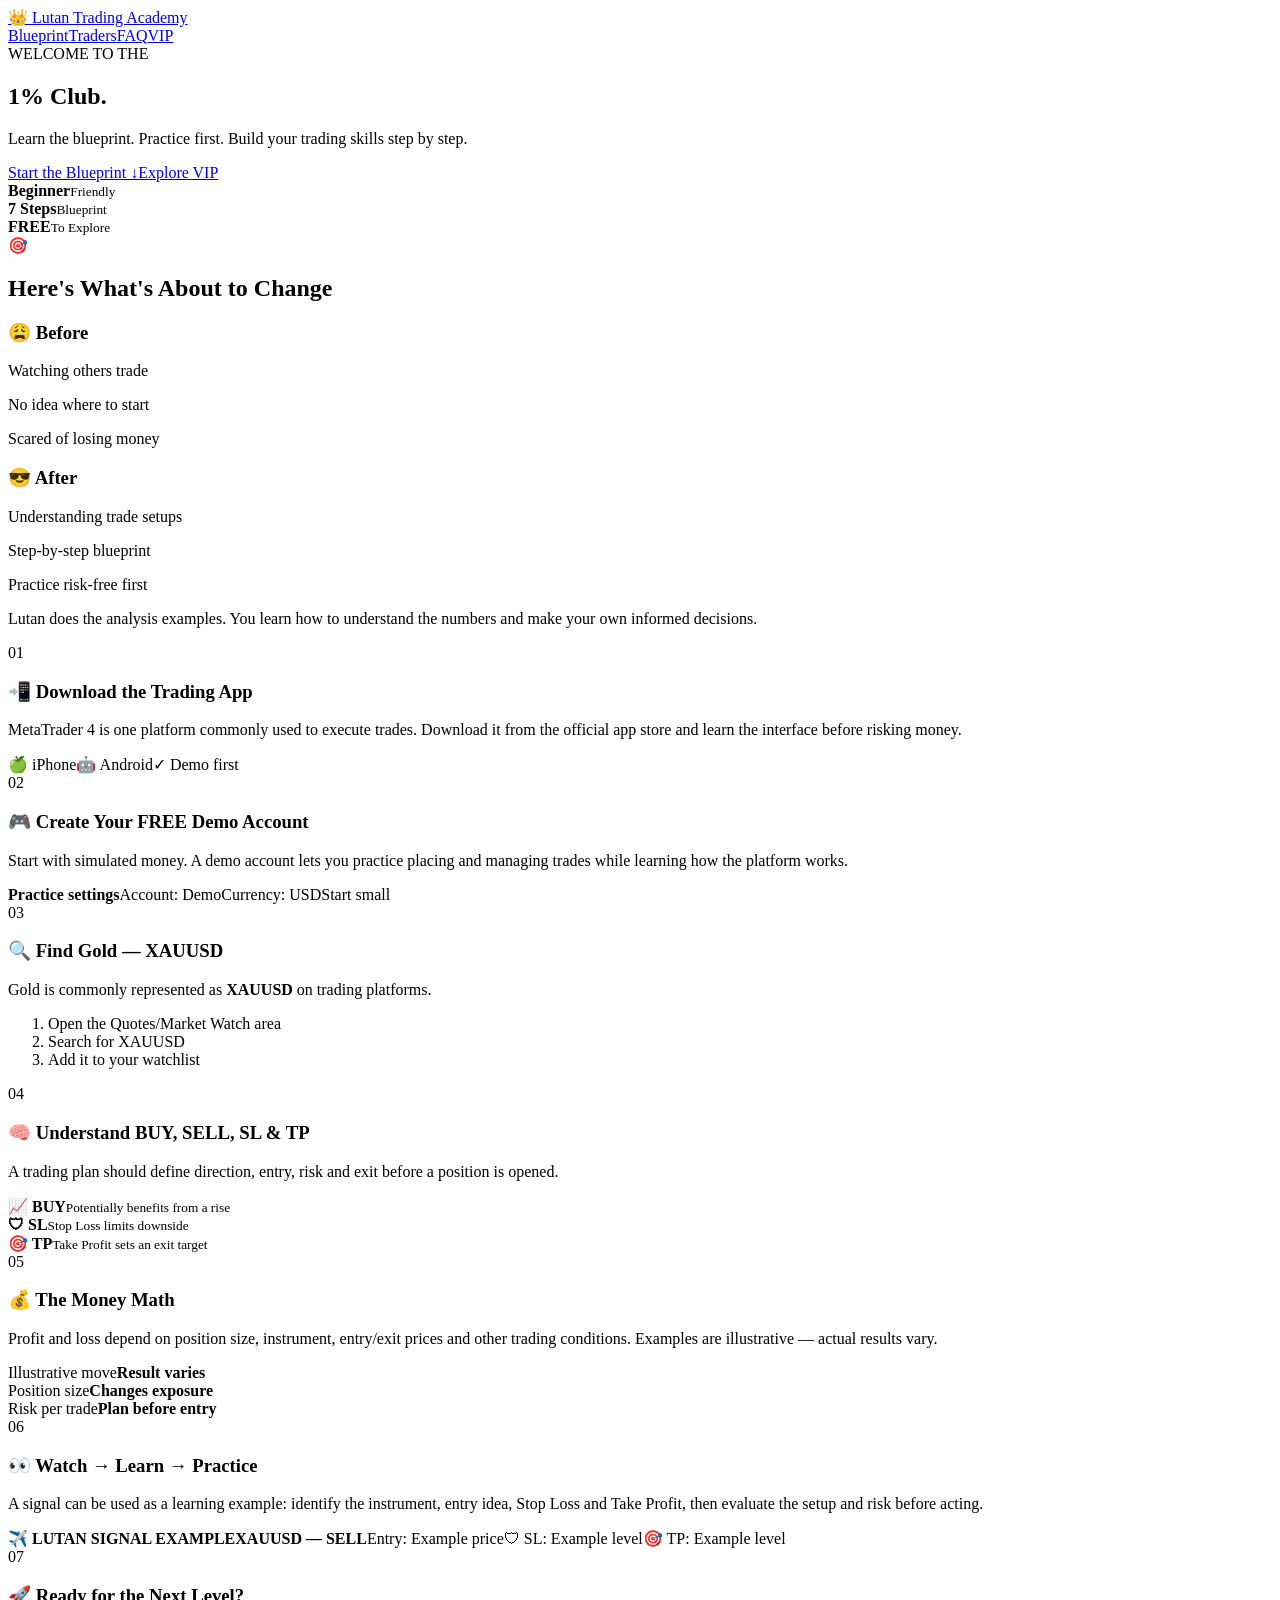
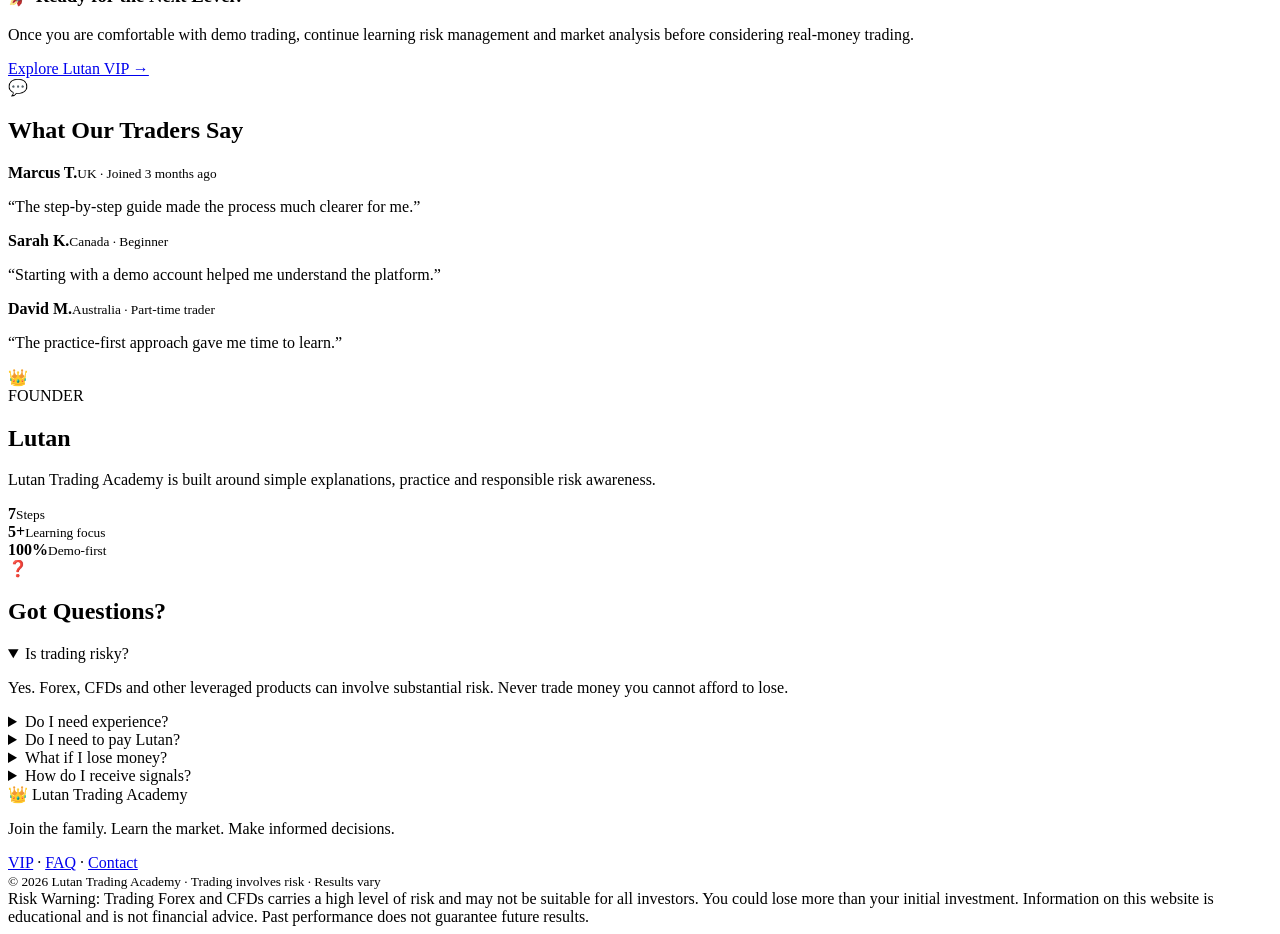
==== index.html @ 35ac0864 "Add files via upload" ====
<!DOCTYPE html>
<html lang="en">
<head>
<meta charset="UTF-8">
<meta name="viewport" content="width=device-width,initial-scale=1">
<title>Lutan Trading Academy — The Complete Blueprint</title>
<meta name="description" content="Lutan Trading Academy — trading education, signals and beginner-friendly resources.">
<link rel="stylesheet" href="assets/style.css">
</head>
<body>
<header class="nav">
  <a class="brand" href="index.html"><span>👑</span> Lutan Trading Academy</a>
  <nav><a href="#blueprint">Blueprint</a><a href="#stories">Traders</a><a href="#faq">FAQ</a><a class="nav-btn" href="vip.html">VIP</a></nav>
</header>

<section class="hero">
  <div class="eyebrow">WELCOME TO THE</div>
  <h1>1% <span>Club.</span></h1>
  <p class="lead">Learn the blueprint. Practice first. Build your trading skills step by step.</p>
  <div class="hero-actions"><a class="btn primary" href="#blueprint">Start the Blueprint ↓</a><a class="btn ghost" href="vip.html">Explore VIP</a></div>
  <div class="stats"><div><b>Beginner</b><small>Friendly</small></div><div><b>7 Steps</b><small>Blueprint</small></div><div><b>FREE</b><small>To Explore</small></div></div>
</section>

<section id="blueprint" class="section">
  <div class="section-head"><span>🎯</span><h2>Here's What's About to Change</h2></div>
  <div class="before-after"><div class="card before"><h3>😩 Before</h3><p>Watching others trade</p><p>No idea where to start</p><p>Scared of losing money</p></div><div class="card after"><h3>😎 After</h3><p>Understanding trade setups</p><p>Step-by-step blueprint</p><p>Practice risk-free first</p></div></div>
  <p class="center intro">Lutan does the analysis examples. You learn how to understand the numbers and make your own informed decisions.</p>

  <article class="step"><div class="step-no">01</div><div><h3>📲 Download the Trading App</h3><p>MetaTrader 4 is one platform commonly used to execute trades. Download it from the official app store and learn the interface before risking money.</p><div class="pills"><span>🍏 iPhone</span><span>🤖 Android</span><span>✓ Demo first</span></div></div></article>
  <article class="step"><div class="step-no">02</div><div><h3>🎮 Create Your FREE Demo Account</h3><p>Start with simulated money. A demo account lets you practice placing and managing trades while learning how the platform works.</p><div class="settings"><b>Practice settings</b><span>Account: Demo</span><span>Currency: USD</span><span>Start small</span></div></div></article>
  <article class="step"><div class="step-no">03</div><div><h3>🔍 Find Gold — XAUUSD</h3><p>Gold is commonly represented as <strong>XAUUSD</strong> on trading platforms.</p><ol><li>Open the Quotes/Market Watch area</li><li>Search for XAUUSD</li><li>Add it to your watchlist</li></ol></div></article>
  <article class="step"><div class="step-no">04</div><div><h3>🧠 Understand BUY, SELL, SL & TP</h3><p>A trading plan should define direction, entry, risk and exit before a position is opened.</p><div class="grid3"><div><b>📈 BUY</b><small>Potentially benefits from a rise</small></div><div><b>🛡 SL</b><small>Stop Loss limits downside</small></div><div><b>🎯 TP</b><small>Take Profit sets an exit target</small></div></div></div></article>
  <article class="step"><div class="step-no">05</div><div><h3>💰 The Money Math</h3><p>Profit and loss depend on position size, instrument, entry/exit prices and other trading conditions. Examples are illustrative — actual results vary.</p><div class="table"><div><span>Illustrative move</span><b>Result varies</b></div><div><span>Position size</span><b>Changes exposure</b></div><div><span>Risk per trade</span><b>Plan before entry</b></div></div></div></article>
  <article class="step"><div class="step-no">06</div><div><h3>👀 Watch → Learn → Practice</h3><p>A signal can be used as a learning example: identify the instrument, entry idea, Stop Loss and Take Profit, then evaluate the setup and risk before acting.</p><div class="signal"><b>✈️ LUTAN SIGNAL EXAMPLE</b><strong>XAUUSD — SELL</strong><span>Entry: Example price</span><span>🛡 SL: Example level</span><span>🎯 TP: Example level</span></div></div></article>
  <article class="step bonus"><div class="step-no">07</div><div><h3>🚀 Ready for the Next Level?</h3><p>Once you are comfortable with demo trading, continue learning risk management and market analysis before considering real-money trading.</p><a class="btn primary" href="vip.html">Explore Lutan VIP →</a></div></article>
</section>

<section id="stories" class="section dark-section">
  <div class="section-head"><span>💬</span><h2>What Our Traders Say</h2></div>
  <div class="quotes">
    <div class="quote"><b>Marcus T.</b><small>UK · Joined 3 months ago</small><p>“The step-by-step guide made the process much clearer for me.”</p></div>
    <div class="quote"><b>Sarah K.</b><small>Canada · Beginner</small><p>“Starting with a demo account helped me understand the platform.”</p></div>
    <div class="quote"><b>David M.</b><small>Australia · Part-time trader</small><p>“The practice-first approach gave me time to learn.”</p></div>
  </div>
</section>

<section class="founder section">
  <div class="founder-card"><div class="avatar">👑</div><div><div class="eyebrow">FOUNDER</div><h2>Lutan</h2><p>Lutan Trading Academy is built around simple explanations, practice and responsible risk awareness.</p><div class="stats mini"><div><b>7</b><small>Steps</small></div><div><b>5+</b><small>Learning focus</small></div><div><b>100%</b><small>Demo-first</small></div></div></div></div>
</section>

<section id="faq" class="section faq"><div class="section-head"><span>❓</span><h2>Got Questions?</h2></div>
<details open><summary>Is trading risky?</summary><p>Yes. Forex, CFDs and other leveraged products can involve substantial risk. Never trade money you cannot afford to lose.</p></details>
<details><summary>Do I need experience?</summary><p>No experience is required to start learning. Begin with the platform and demo account basics.</p></details>
<details><summary>Do I need to pay Lutan?</summary><p>This recreation includes free educational content. Check the VIP page for the site's membership presentation.</p></details>
<details><summary>What if I lose money?</summary><p>Losses are possible. Use appropriate risk controls, understand leverage and practice on a demo account first.</p></details>
<details><summary>How do I receive signals?</summary><p>Signals, if offered, should be treated as educational information rather than a guarantee of profit. Always verify a setup and its risks yourself.</p></details>
</section>

<footer><div class="brand">👑 Lutan Trading Academy</div><p>Join the family. Learn the market. Make informed decisions.</p><div><a href="vip.html">VIP</a> · <a href="#faq">FAQ</a> · <a href="mailto:contact@lutantrading.com">Contact</a></div><small>© 2026 Lutan Trading Academy · Trading involves risk · Results vary</small><div class="risk">Risk Warning: Trading Forex and CFDs carries a high level of risk and may not be suitable for all investors. You could lose more than your initial investment. Information on this website is educational and is not financial advice. Past performance does not guarantee future results.</div></footer>
<script src="assets/app.js"></script>
</body></html>
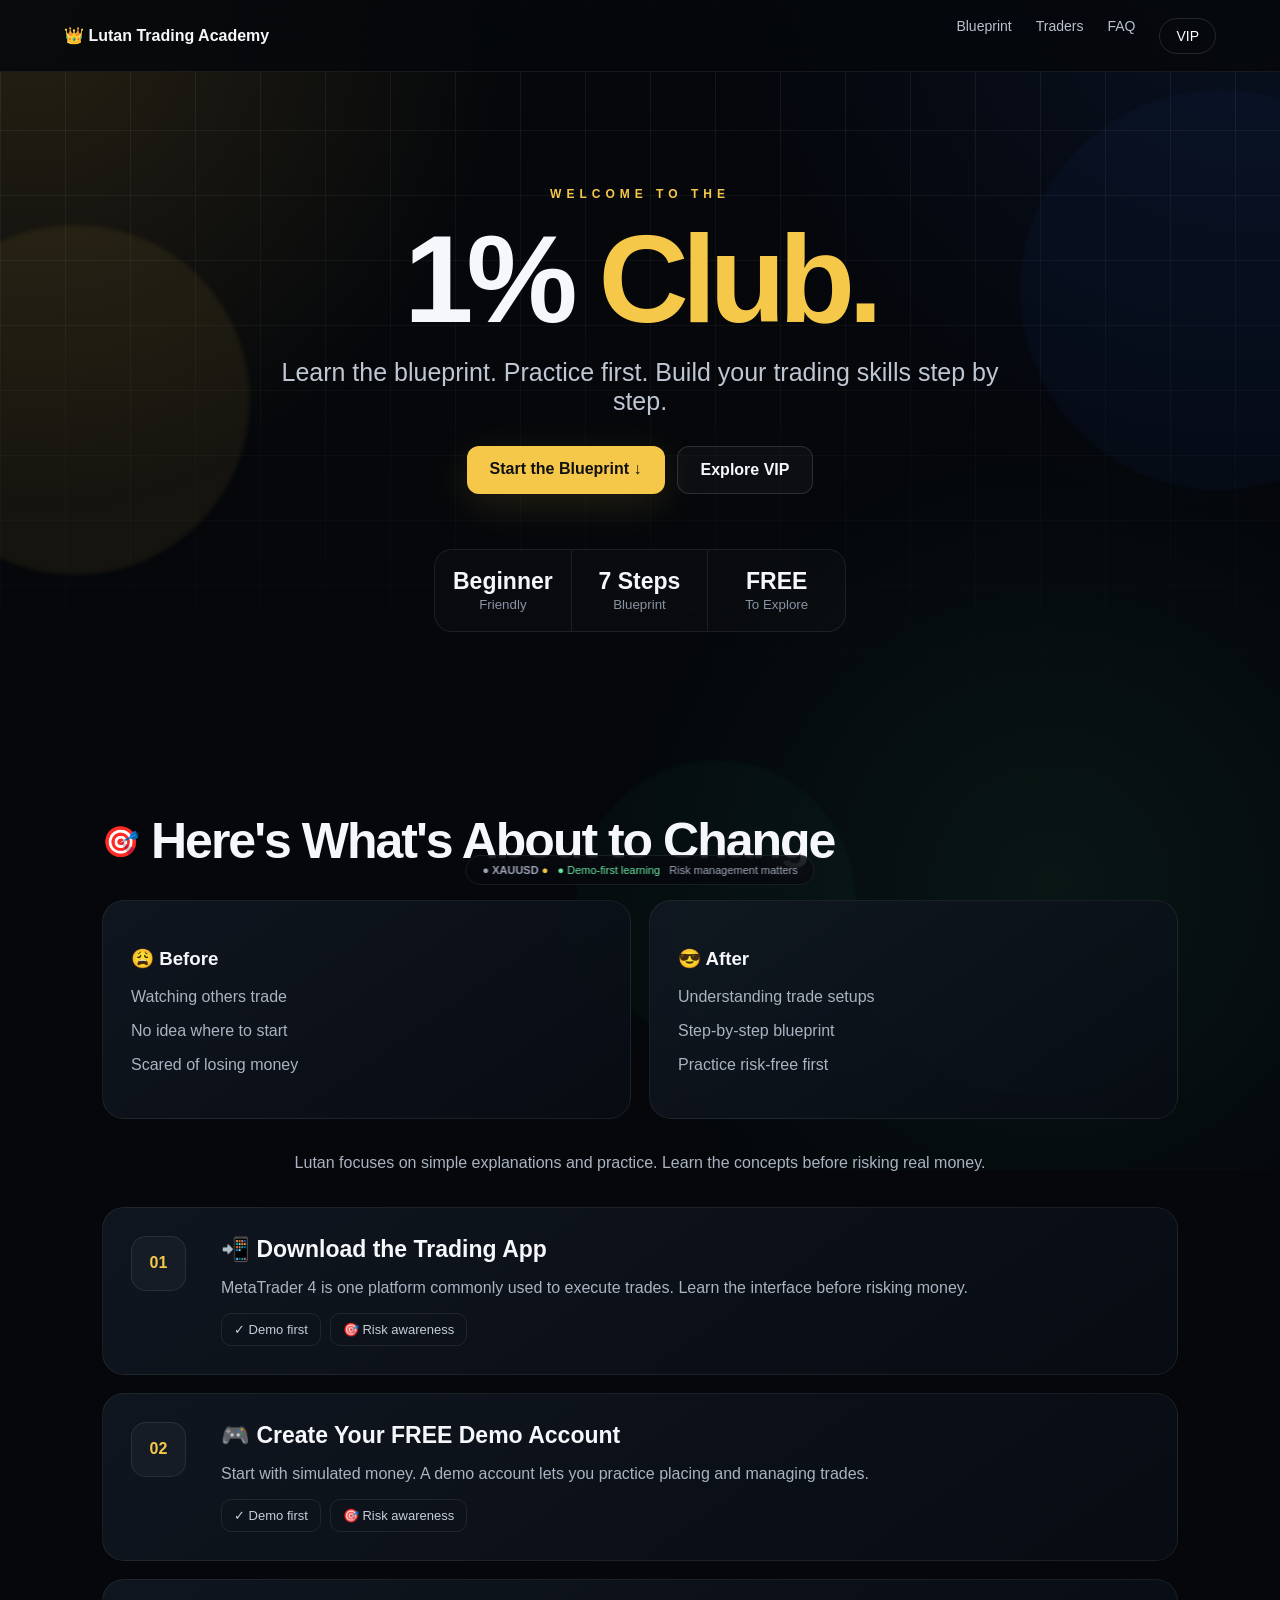
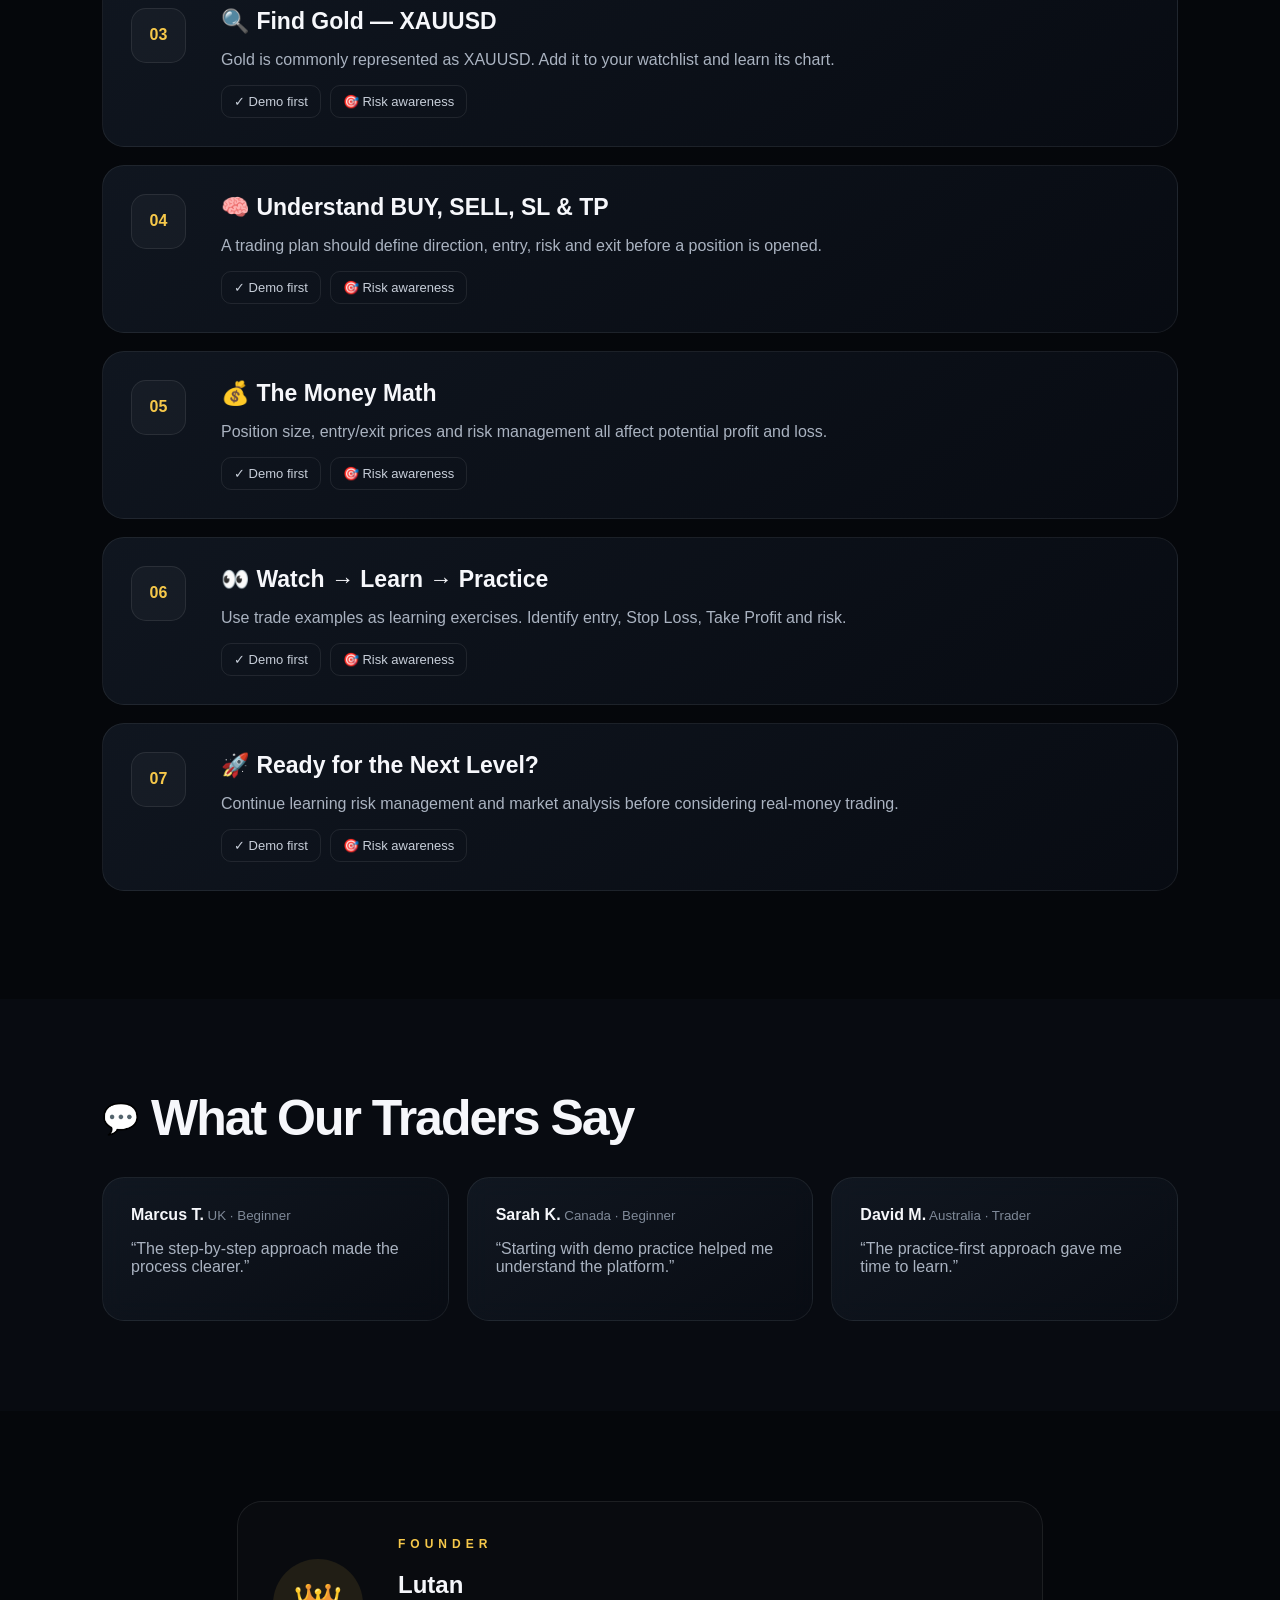
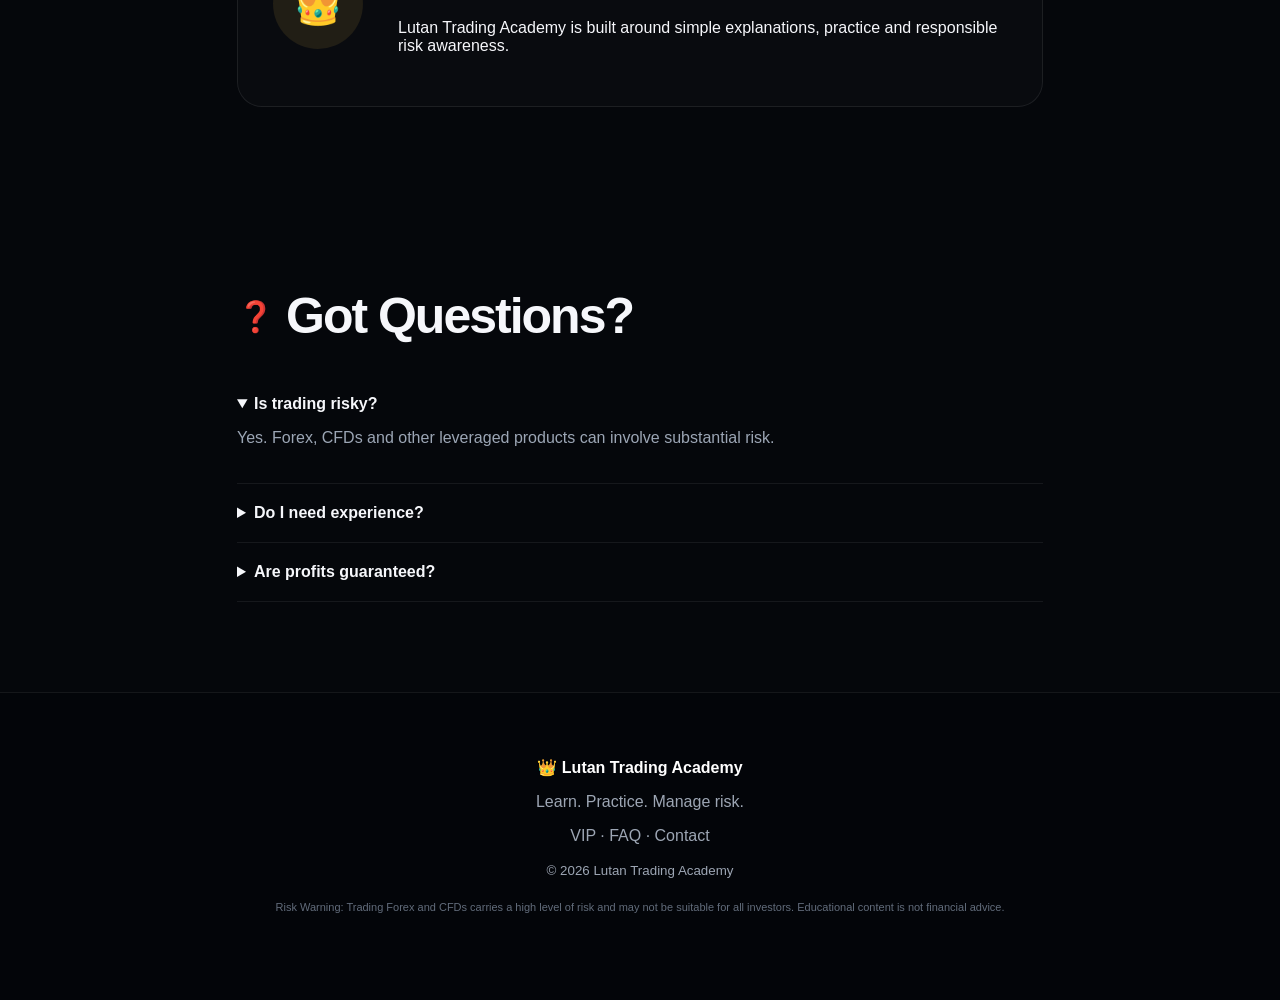
==== commit 0732a1f5: "Add files via upload" ====
--- a/index.html
+++ b/index.html
@@ -1,61 +1,23 @@
-<!DOCTYPE html>
-<html lang="en">
-<head>
-<meta charset="UTF-8">
-<meta name="viewport" content="width=device-width,initial-scale=1">
-<title>Lutan Trading Academy — The Complete Blueprint</title>
-<meta name="description" content="Lutan Trading Academy — trading education, signals and beginner-friendly resources.">
-<link rel="stylesheet" href="assets/style.css">
-</head>
-<body>
-<header class="nav">
-  <a class="brand" href="index.html"><span>👑</span> Lutan Trading Academy</a>
-  <nav><a href="#blueprint">Blueprint</a><a href="#stories">Traders</a><a href="#faq">FAQ</a><a class="nav-btn" href="vip.html">VIP</a></nav>
-</header>
-
-<section class="hero">
-  <div class="eyebrow">WELCOME TO THE</div>
-  <h1>1% <span>Club.</span></h1>
-  <p class="lead">Learn the blueprint. Practice first. Build your trading skills step by step.</p>
-  <div class="hero-actions"><a class="btn primary" href="#blueprint">Start the Blueprint ↓</a><a class="btn ghost" href="vip.html">Explore VIP</a></div>
-  <div class="stats"><div><b>Beginner</b><small>Friendly</small></div><div><b>7 Steps</b><small>Blueprint</small></div><div><b>FREE</b><small>To Explore</small></div></div>
-</section>
-
-<section id="blueprint" class="section">
-  <div class="section-head"><span>🎯</span><h2>Here's What's About to Change</h2></div>
-  <div class="before-after"><div class="card before"><h3>😩 Before</h3><p>Watching others trade</p><p>No idea where to start</p><p>Scared of losing money</p></div><div class="card after"><h3>😎 After</h3><p>Understanding trade setups</p><p>Step-by-step blueprint</p><p>Practice risk-free first</p></div></div>
-  <p class="center intro">Lutan does the analysis examples. You learn how to understand the numbers and make your own informed decisions.</p>
-
-  <article class="step"><div class="step-no">01</div><div><h3>📲 Download the Trading App</h3><p>MetaTrader 4 is one platform commonly used to execute trades. Download it from the official app store and learn the interface before risking money.</p><div class="pills"><span>🍏 iPhone</span><span>🤖 Android</span><span>✓ Demo first</span></div></div></article>
-  <article class="step"><div class="step-no">02</div><div><h3>🎮 Create Your FREE Demo Account</h3><p>Start with simulated money. A demo account lets you practice placing and managing trades while learning how the platform works.</p><div class="settings"><b>Practice settings</b><span>Account: Demo</span><span>Currency: USD</span><span>Start small</span></div></div></article>
-  <article class="step"><div class="step-no">03</div><div><h3>🔍 Find Gold — XAUUSD</h3><p>Gold is commonly represented as <strong>XAUUSD</strong> on trading platforms.</p><ol><li>Open the Quotes/Market Watch area</li><li>Search for XAUUSD</li><li>Add it to your watchlist</li></ol></div></article>
-  <article class="step"><div class="step-no">04</div><div><h3>🧠 Understand BUY, SELL, SL & TP</h3><p>A trading plan should define direction, entry, risk and exit before a position is opened.</p><div class="grid3"><div><b>📈 BUY</b><small>Potentially benefits from a rise</small></div><div><b>🛡 SL</b><small>Stop Loss limits downside</small></div><div><b>🎯 TP</b><small>Take Profit sets an exit target</small></div></div></div></article>
-  <article class="step"><div class="step-no">05</div><div><h3>💰 The Money Math</h3><p>Profit and loss depend on position size, instrument, entry/exit prices and other trading conditions. Examples are illustrative — actual results vary.</p><div class="table"><div><span>Illustrative move</span><b>Result varies</b></div><div><span>Position size</span><b>Changes exposure</b></div><div><span>Risk per trade</span><b>Plan before entry</b></div></div></div></article>
-  <article class="step"><div class="step-no">06</div><div><h3>👀 Watch → Learn → Practice</h3><p>A signal can be used as a learning example: identify the instrument, entry idea, Stop Loss and Take Profit, then evaluate the setup and risk before acting.</p><div class="signal"><b>✈️ LUTAN SIGNAL EXAMPLE</b><strong>XAUUSD — SELL</strong><span>Entry: Example price</span><span>🛡 SL: Example level</span><span>🎯 TP: Example level</span></div></div></article>
-  <article class="step bonus"><div class="step-no">07</div><div><h3>🚀 Ready for the Next Level?</h3><p>Once you are comfortable with demo trading, continue learning risk management and market analysis before considering real-money trading.</p><a class="btn primary" href="vip.html">Explore Lutan VIP →</a></div></article>
-</section>
-
-<section id="stories" class="section dark-section">
-  <div class="section-head"><span>💬</span><h2>What Our Traders Say</h2></div>
-  <div class="quotes">
-    <div class="quote"><b>Marcus T.</b><small>UK · Joined 3 months ago</small><p>“The step-by-step guide made the process much clearer for me.”</p></div>
-    <div class="quote"><b>Sarah K.</b><small>Canada · Beginner</small><p>“Starting with a demo account helped me understand the platform.”</p></div>
-    <div class="quote"><b>David M.</b><small>Australia · Part-time trader</small><p>“The practice-first approach gave me time to learn.”</p></div>
-  </div>
-</section>
-
-<section class="founder section">
-  <div class="founder-card"><div class="avatar">👑</div><div><div class="eyebrow">FOUNDER</div><h2>Lutan</h2><p>Lutan Trading Academy is built around simple explanations, practice and responsible risk awareness.</p><div class="stats mini"><div><b>7</b><small>Steps</small></div><div><b>5+</b><small>Learning focus</small></div><div><b>100%</b><small>Demo-first</small></div></div></div></div>
-</section>
-
-<section id="faq" class="section faq"><div class="section-head"><span>❓</span><h2>Got Questions?</h2></div>
-<details open><summary>Is trading risky?</summary><p>Yes. Forex, CFDs and other leveraged products can involve substantial risk. Never trade money you cannot afford to lose.</p></details>
-<details><summary>Do I need experience?</summary><p>No experience is required to start learning. Begin with the platform and demo account basics.</p></details>
-<details><summary>Do I need to pay Lutan?</summary><p>This recreation includes free educational content. Check the VIP page for the site's membership presentation.</p></details>
-<details><summary>What if I lose money?</summary><p>Losses are possible. Use appropriate risk controls, understand leverage and practice on a demo account first.</p></details>
-<details><summary>How do I receive signals?</summary><p>Signals, if offered, should be treated as educational information rather than a guarantee of profit. Always verify a setup and its risks yourself.</p></details>
-</section>
-
-<footer><div class="brand">👑 Lutan Trading Academy</div><p>Join the family. Learn the market. Make informed decisions.</p><div><a href="vip.html">VIP</a> · <a href="#faq">FAQ</a> · <a href="mailto:contact@lutantrading.com">Contact</a></div><small>© 2026 Lutan Trading Academy · Trading involves risk · Results vary</small><div class="risk">Risk Warning: Trading Forex and CFDs carries a high level of risk and may not be suitable for all investors. You could lose more than your initial investment. Information on this website is educational and is not financial advice. Past performance does not guarantee future results.</div></footer>
-<script src="assets/app.js"></script>
-</body></html>+<!doctype html><html><head><meta charset='utf-8'><meta name='viewport' content='width=device-width,initial-scale=1'><title>Lutan Trading Academy</title><style>
+*{box-sizing:border-box}html{scroll-behavior:smooth}body{margin:0;background:#05070b;color:#f6f7fb;font-family:Inter,Arial,sans-serif;overflow-x:hidden}a{text-decoration:none;color:inherit}
+body:before{content:"";position:fixed;inset:-30%;z-index:-3;background:radial-gradient(circle at 20% 20%,#f6c84a22,transparent 25%),radial-gradient(circle at 80% 15%,#3977ff18,transparent 28%),radial-gradient(circle at 70% 80%,#42e59a12,transparent 25%);animation:aurora 15s ease-in-out infinite alternate}
+body:after{content:"";position:fixed;inset:0;z-index:-2;pointer-events:none;background-image:linear-gradient(#fff1 1px,transparent 1px),linear-gradient(90deg,#fff1 1px,transparent 1px);background-size:65px 65px;mask-image:linear-gradient(#000,transparent 85%)}
+@keyframes aurora{to{transform:translate(3%,2%) scale(1.08)}}@keyframes float{50%{transform:translate(100px,-70px) scale(1.2)}}@keyframes up{from{opacity:0;transform:translateY(25px)}to{opacity:1;transform:none}}
+.wall{position:fixed;inset:0;z-index:-1;pointer-events:none}.orb{position:absolute;border-radius:50%;filter:blur(2px);opacity:.35}.o1{width:350px;height:350px;left:-100px;top:25%;background:#f6c84a33;animation:float 13s infinite}.o2{width:400px;height:400px;right:-140px;top:10%;background:#407cff22;animation:float 17s infinite reverse}.o3{width:280px;height:280px;left:45%;bottom:-140px;background:#42e59a18;animation:float 11s infinite}
+.nav{height:72px;position:sticky;top:0;z-index:20;display:flex;align-items:center;justify-content:space-between;padding:0 5%;background:#05070bdd;backdrop-filter:blur(18px);border-bottom:1px solid #ffffff12}.brand{font-weight:900}.nav nav{display:flex;gap:24px;color:#b9c1ce;font-size:14px}.nav-btn{padding:9px 16px;border:1px solid #ffffff20;border-radius:999px;color:#fff}
+.hero{text-align:center;max-width:1050px;margin:auto;padding:115px 22px 90px;min-height:650px;display:flex;flex-direction:column;justify-content:center}.eyebrow{font-size:12px;letter-spacing:5px;color:#f6c84a;font-weight:900}.hero h1{font-size:clamp(60px,11vw,125px);line-height:.9;margin:22px 0;letter-spacing:-7px;animation:up .7s}.hero h1 span{color:#f6c84a}.lead{font-size:clamp(18px,3vw,25px);color:#bfc7d3;max-width:720px;margin:0 auto 30px;animation:up .8s}.actions{display:flex;justify-content:center;gap:12px;flex-wrap:wrap}.btn{padding:14px 23px;border-radius:12px;font-weight:900;display:inline-block;transition:.25s}.btn:hover{transform:translateY(-3px)}.primary{background:#f6c84a;color:#111;box-shadow:0 10px 40px #f6c84a22}.ghost{border:1px solid #ffffff22;background:#ffffff08}.stats{display:grid;grid-template-columns:repeat(3,1fr);max-width:700px;margin:55px auto 0;border:1px solid #ffffff14;border-radius:18px;overflow:hidden;background:#ffffff05;backdrop-filter:blur(14px)}.stats div{padding:18px;border-right:1px solid #ffffff14}.stats div:last-child{border:0}.stats b{display:block;font-size:23px}.stats small{color:#8993a3}
+.section{max-width:1120px;margin:auto;padding:90px 22px}.dark{max-width:none;background:#080b11;padding-left:calc((100% - 1076px)/2);padding-right:calc((100% - 1076px)/2)}.title{display:flex;gap:12px;align-items:center;margin-bottom:30px}.title h2{font-size:clamp(30px,5vw,50px);letter-spacing:-2px;margin:0}.title span{font-size:30px}.cards{display:grid;grid-template-columns:1fr 1fr;gap:18px}.card,.step,.quote,.price{border:1px solid #ffffff12;border-radius:22px;background:linear-gradient(145deg,#121923dd,#090d14dd);backdrop-filter:blur(12px);padding:28px;transition:.3s;position:relative;overflow:hidden}.card:hover,.quote:hover,.price:hover{transform:translateY(-7px);border-color:#f6c84a33;box-shadow:0 20px 60px #0008}.card p,.step p,.quote p,.price li{color:#aab3c1}.intro{text-align:center;color:#aab3c1;max-width:760px;margin:35px auto}.step{display:grid;grid-template-columns:65px 1fr;gap:25px;margin:18px 0}.num{width:55px;height:55px;border-radius:15px;display:grid;place-items:center;color:#f6c84a;background:#ffffff08;border:1px solid #ffffff16;font-weight:900}.step h3{margin:0;font-size:23px}.pills{display:flex;gap:9px;flex-wrap:wrap}.pill{border:1px solid #ffffff15;border-radius:10px;padding:8px 12px;color:#c7ced9;font-size:13px}.grid3{display:grid;grid-template-columns:repeat(3,1fr);gap:12px}.grid3 div{border:1px solid #ffffff12;border-radius:14px;padding:17px;background:#ffffff04}.grid3 small{display:block;color:#909aaa}.signal{padding:20px;border:1px solid #42e59a38;border-radius:16px;background:#07140e;display:grid;gap:7px}.signal b{color:#f6c84a}.signal strong{font-size:20px}.quotes{display:grid;grid-template-columns:repeat(3,1fr);gap:18px}.quote small{color:#7f8998}.founder{max-width:850px}.founderbox{display:grid;grid-template-columns:100px 1fr;gap:25px;align-items:center;border:1px solid #ffffff14;border-radius:25px;padding:35px;background:#ffffff05}.avatar{width:90px;height:90px;border-radius:50%;display:grid;place-items:center;font-size:40px;background:#f6c84a18}.faq{max-width:850px}.faq details{padding:20px 0;border-bottom:1px solid #ffffff12}.faq summary{font-weight:900;cursor:pointer}.faq p{color:#9ca6b5}footer{text-align:center;padding:65px 22px;border-top:1px solid #ffffff12;color:#9da6b4;background:#030509}footer b{color:#fff}.risk{font-size:11px;max-width:850px;margin:22px auto;color:#626c7b}.ticker{position:fixed;bottom:15px;left:50%;transform:translateX(-50%);z-index:15;background:#05080dcc;border:1px solid #ffffff15;border-radius:999px;padding:8px 16px;backdrop-filter:blur(14px);font-size:11px;color:#9da6b5;white-space:nowrap}.green{color:#69e6a1}.gold{color:#f6c84a}
+.prices{display:grid;grid-template-columns:repeat(3,1fr);gap:18px}.price strong{font-size:48px;display:block;color:#fff}.price ul{min-height:145px}.featured{border-color:#f6c84a55}.tag{color:#f6c84a;font-size:11px;font-weight:900;letter-spacing:2px}
+@media(max-width:800px){.nav nav a:not(.nav-btn){display:none}.nav{padding:0 20px}.hero{min-height:600px;padding-top:75px}.hero h1{letter-spacing:-4px}.stats,.cards,.quotes,.prices,.grid3{grid-template-columns:1fr}.stats div{border-right:0;border-bottom:1px solid #ffffff14}.step{grid-template-columns:1fr}.founderbox{grid-template-columns:1fr;text-align:center}.avatar{margin:auto}.dark{padding-left:22px;padding-right:22px}.ticker{font-size:9px;max-width:calc(100vw - 18px);overflow:hidden}}
+</style></head><body>
+<div class="wall"><i class="orb o1"></i><i class="orb o2"></i><i class="orb o3"></i></div>
+<header class="nav"><a class="brand" href="index.html">👑 Lutan Trading Academy</a><nav><a href="#blueprint">Blueprint</a><a href="#stories">Traders</a><a href="#faq">FAQ</a><a class="nav-btn" href="vip.html">VIP</a></nav></header>
+<section class="hero"><div class="eyebrow">WELCOME TO THE</div><h1>1% <span>Club.</span></h1><p class="lead">Learn the blueprint. Practice first. Build your trading skills step by step.</p><div class="actions"><a class="btn primary" href="#blueprint">Start the Blueprint ↓</a><a class="btn ghost" href="vip.html">Explore VIP</a></div><div class="stats"><div><b>Beginner</b><small>Friendly</small></div><div><b>7 Steps</b><small>Blueprint</small></div><div><b>FREE</b><small>To Explore</small></div></div></section>
+<section id="blueprint" class="section"><div class="title"><span>🎯</span><h2>Here's What's About to Change</h2></div><div class="cards"><div class="card"><h3>😩 Before</h3><p>Watching others trade</p><p>No idea where to start</p><p>Scared of losing money</p></div><div class="card"><h3>😎 After</h3><p>Understanding trade setups</p><p>Step-by-step blueprint</p><p>Practice risk-free first</p></div></div><p class="intro">Lutan focuses on simple explanations and practice. Learn the concepts before risking real money.</p>
+<article class="step"><div class="num">01</div><div><h3>📲 Download the Trading App</h3><p>MetaTrader 4 is one platform commonly used to execute trades. Learn the interface before risking money.</p><div class="pills"><span class="pill">✓ Demo first</span><span class="pill">🎯 Risk awareness</span></div></div></article><article class="step"><div class="num">02</div><div><h3>🎮 Create Your FREE Demo Account</h3><p>Start with simulated money. A demo account lets you practice placing and managing trades.</p><div class="pills"><span class="pill">✓ Demo first</span><span class="pill">🎯 Risk awareness</span></div></div></article><article class="step"><div class="num">03</div><div><h3>🔍 Find Gold — XAUUSD</h3><p>Gold is commonly represented as XAUUSD. Add it to your watchlist and learn its chart.</p><div class="pills"><span class="pill">✓ Demo first</span><span class="pill">🎯 Risk awareness</span></div></div></article><article class="step"><div class="num">04</div><div><h3>🧠 Understand BUY, SELL, SL & TP</h3><p>A trading plan should define direction, entry, risk and exit before a position is opened.</p><div class="pills"><span class="pill">✓ Demo first</span><span class="pill">🎯 Risk awareness</span></div></div></article><article class="step"><div class="num">05</div><div><h3>💰 The Money Math</h3><p>Position size, entry/exit prices and risk management all affect potential profit and loss.</p><div class="pills"><span class="pill">✓ Demo first</span><span class="pill">🎯 Risk awareness</span></div></div></article><article class="step"><div class="num">06</div><div><h3>👀 Watch → Learn → Practice</h3><p>Use trade examples as learning exercises. Identify entry, Stop Loss, Take Profit and risk.</p><div class="pills"><span class="pill">✓ Demo first</span><span class="pill">🎯 Risk awareness</span></div></div></article><article class="step"><div class="num">07</div><div><h3>🚀 Ready for the Next Level?</h3><p>Continue learning risk management and market analysis before considering real-money trading.</p><div class="pills"><span class="pill">✓ Demo first</span><span class="pill">🎯 Risk awareness</span></div></div></article></section>
+<section id="stories" class="section dark"><div class="title"><span>💬</span><h2>What Our Traders Say</h2></div><div class="quotes"><div class="quote"><b>Marcus T.</b><small> UK · Beginner</small><p>“The step-by-step approach made the process clearer.”</p></div><div class="quote"><b>Sarah K.</b><small> Canada · Beginner</small><p>“Starting with demo practice helped me understand the platform.”</p></div><div class="quote"><b>David M.</b><small> Australia · Trader</small><p>“The practice-first approach gave me time to learn.”</p></div></div></section>
+<section class="section founder"><div class="founderbox"><div class="avatar">👑</div><div><div class="eyebrow">FOUNDER</div><h2>Lutan</h2><p>Lutan Trading Academy is built around simple explanations, practice and responsible risk awareness.</p></div></div></section>
+<section id="faq" class="section faq"><div class="title"><span>❓</span><h2>Got Questions?</h2></div><details open><summary>Is trading risky?</summary><p>Yes. Forex, CFDs and other leveraged products can involve substantial risk.</p></details><details><summary>Do I need experience?</summary><p>No. Start with the beginner material and demo practice.</p></details><details><summary>Are profits guaranteed?</summary><p>No. Trading results vary and no signal provider can guarantee profits.</p></details></section>
+<footer><b>👑 Lutan Trading Academy</b><p>Learn. Practice. Manage risk.</p><p><a href="vip.html">VIP</a> · <a href="#faq">FAQ</a> · <a href="mailto:contact@lutantrading.com">Contact</a></p><small>© 2026 Lutan Trading Academy</small><div class="risk">Risk Warning: Trading Forex and CFDs carries a high level of risk and may not be suitable for all investors. Educational content is not financial advice.</div></footer>
+<div class="ticker">● <b>XAUUSD</b> <span class="gold">●</span> &nbsp; <span class="green">● Demo-first learning</span> &nbsp; Risk management matters</div>
+<script>document.querySelectorAll('a[href^="#"]').forEach(a=>a.onclick=e=>{let x=document.querySelector(a.getAttribute("href"));if(x){e.preventDefault();x.scrollIntoView({behavior:"smooth"})}})</script></body></html>
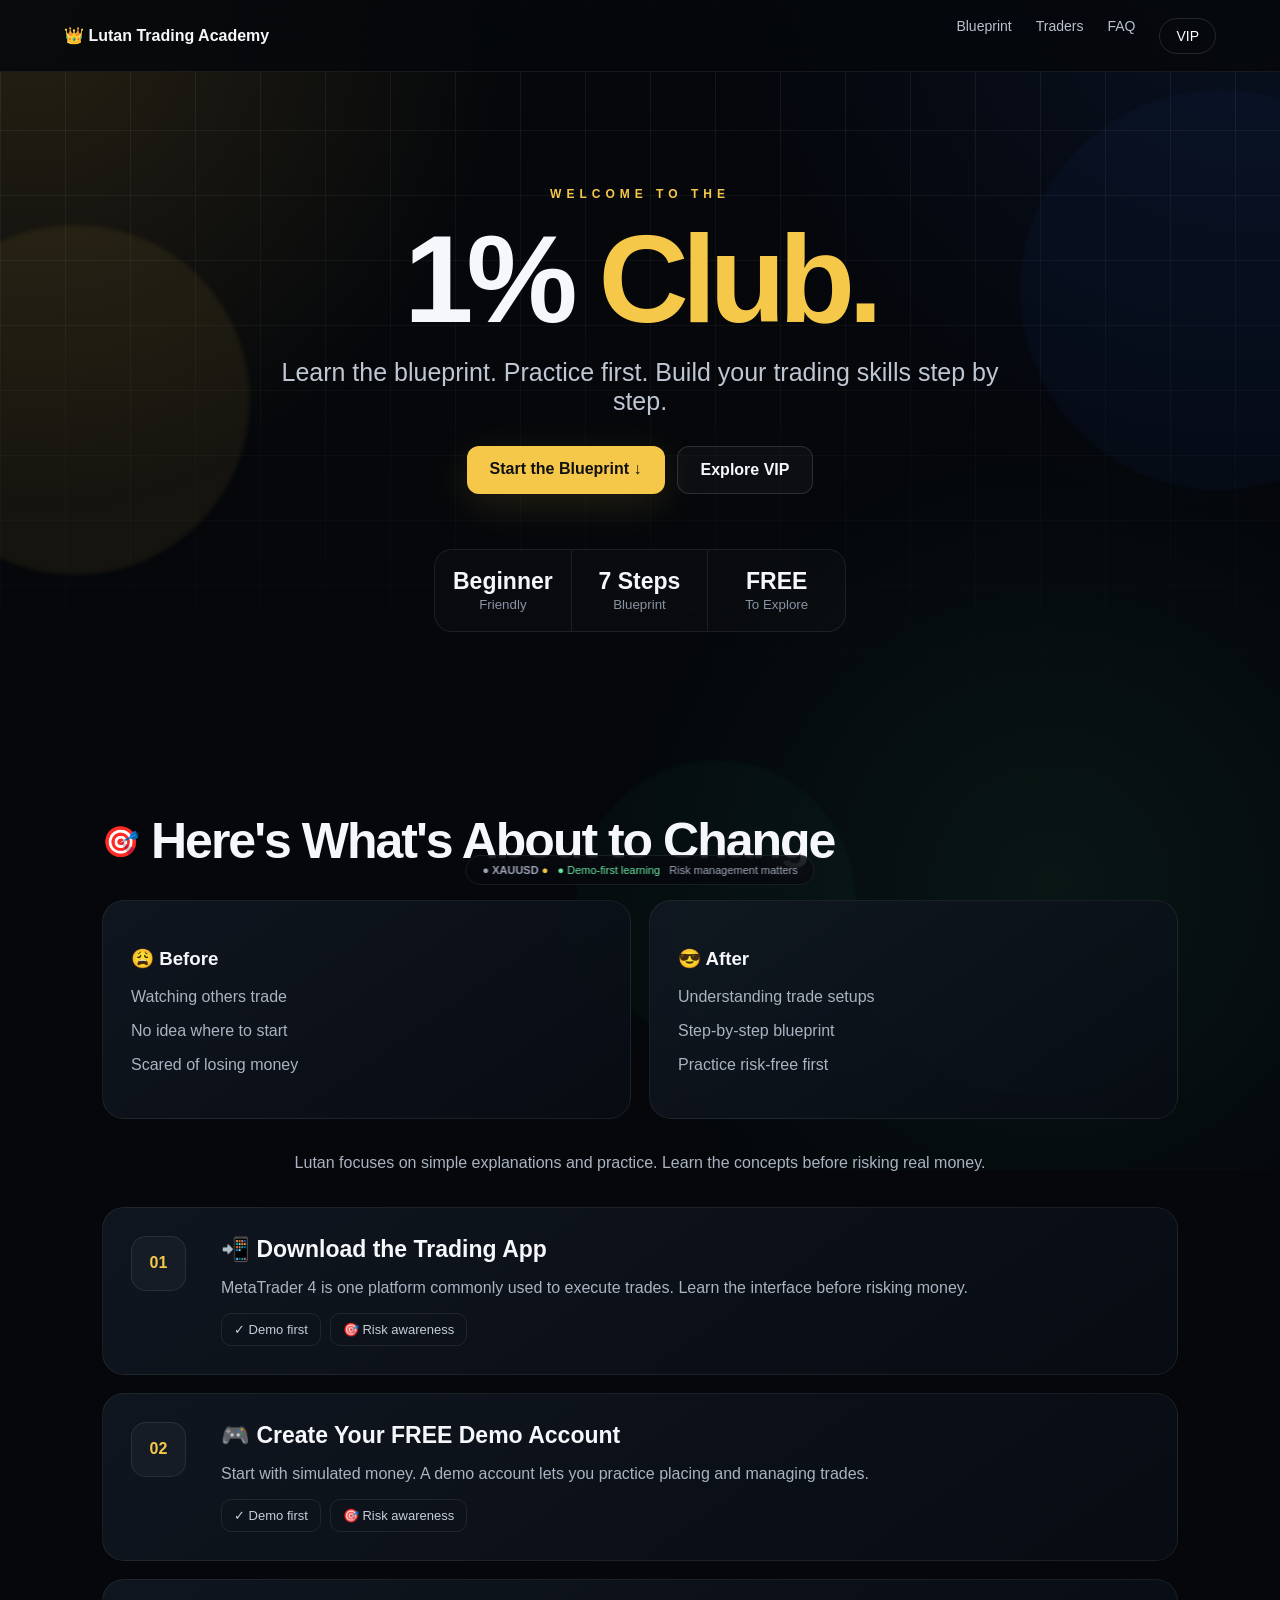
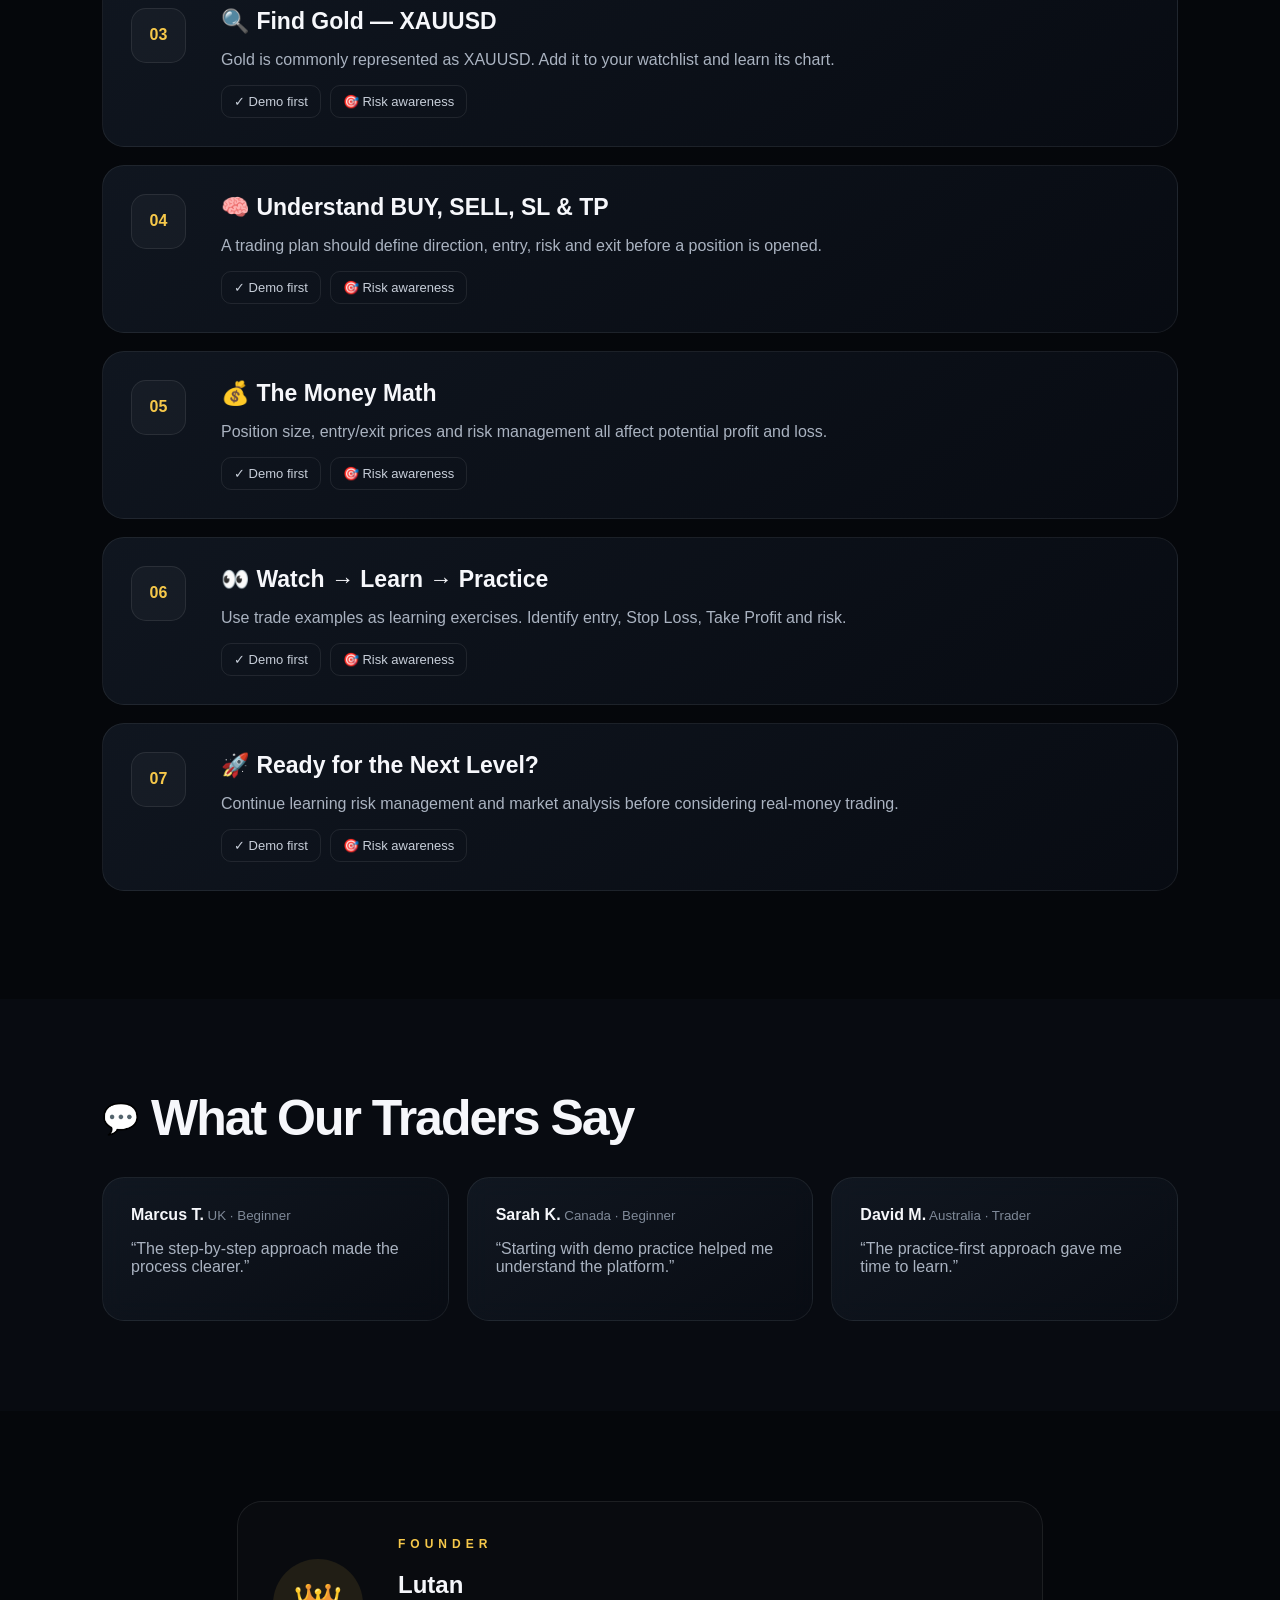
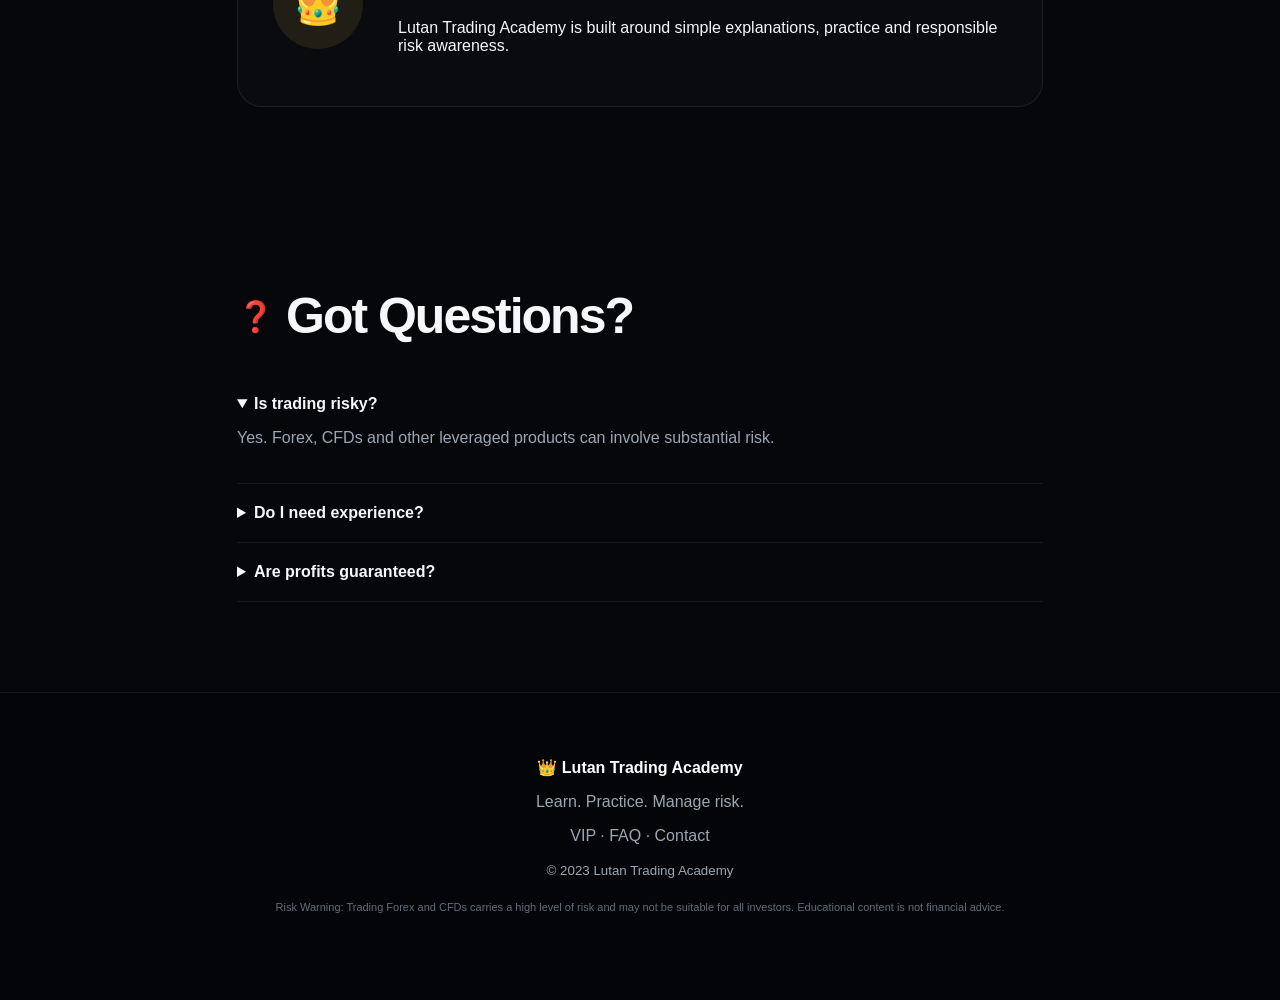
==== commit 0e8d8b66: "Update index.html" ====
--- a/index.html
+++ b/index.html
@@ -18,6 +18,6 @@
 <section id="stories" class="section dark"><div class="title"><span>💬</span><h2>What Our Traders Say</h2></div><div class="quotes"><div class="quote"><b>Marcus T.</b><small> UK · Beginner</small><p>“The step-by-step approach made the process clearer.”</p></div><div class="quote"><b>Sarah K.</b><small> Canada · Beginner</small><p>“Starting with demo practice helped me understand the platform.”</p></div><div class="quote"><b>David M.</b><small> Australia · Trader</small><p>“The practice-first approach gave me time to learn.”</p></div></div></section>
 <section class="section founder"><div class="founderbox"><div class="avatar">👑</div><div><div class="eyebrow">FOUNDER</div><h2>Lutan</h2><p>Lutan Trading Academy is built around simple explanations, practice and responsible risk awareness.</p></div></div></section>
 <section id="faq" class="section faq"><div class="title"><span>❓</span><h2>Got Questions?</h2></div><details open><summary>Is trading risky?</summary><p>Yes. Forex, CFDs and other leveraged products can involve substantial risk.</p></details><details><summary>Do I need experience?</summary><p>No. Start with the beginner material and demo practice.</p></details><details><summary>Are profits guaranteed?</summary><p>No. Trading results vary and no signal provider can guarantee profits.</p></details></section>
-<footer><b>👑 Lutan Trading Academy</b><p>Learn. Practice. Manage risk.</p><p><a href="vip.html">VIP</a> · <a href="#faq">FAQ</a> · <a href="mailto:contact@lutantrading.com">Contact</a></p><small>© 2026 Lutan Trading Academy</small><div class="risk">Risk Warning: Trading Forex and CFDs carries a high level of risk and may not be suitable for all investors. Educational content is not financial advice.</div></footer>
+<footer><b>👑 Lutan Trading Academy</b><p>Learn. Practice. Manage risk.</p><p><a href="vip.html">VIP</a> · <a href="#faq">FAQ</a> · <a href="mailto:contact@lutantrading.com">Contact</a></p><small>© 2023 Lutan Trading Academy</small><div class="risk">Risk Warning: Trading Forex and CFDs carries a high level of risk and may not be suitable for all investors. Educational content is not financial advice.</div></footer>
 <div class="ticker">● <b>XAUUSD</b> <span class="gold">●</span> &nbsp; <span class="green">● Demo-first learning</span> &nbsp; Risk management matters</div>
-<script>document.querySelectorAll('a[href^="#"]').forEach(a=>a.onclick=e=>{let x=document.querySelector(a.getAttribute("href"));if(x){e.preventDefault();x.scrollIntoView({behavior:"smooth"})}})</script></body></html>+<script>document.querySelectorAll('a[href^="#"]').forEach(a=>a.onclick=e=>{let x=document.querySelector(a.getAttribute("href"));if(x){e.preventDefault();x.scrollIntoView({behavior:"smooth"})}})</script></body></html>
